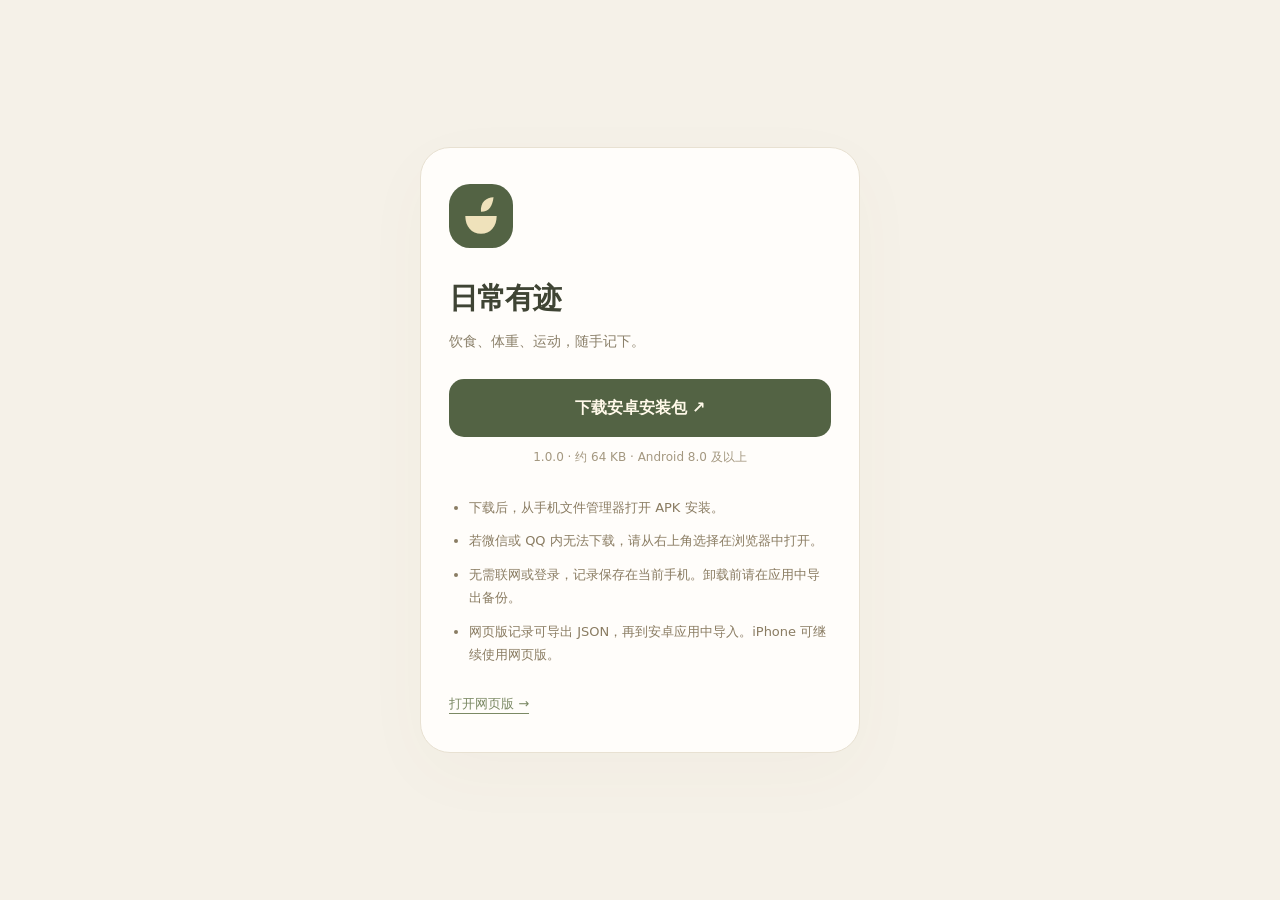
==== downloads/index.html @ 89671382 "Add offline Android app, tactile mobile journal and APK download" ====
<!doctype html>
<html lang="zh-CN"><head><meta charset="utf-8"><meta name="viewport" content="width=device-width,initial-scale=1"><meta name="theme-color" content="#f5f1e8"><title>日常有迹 · 安卓下载</title><style>
*{box-sizing:border-box}body{margin:0;background:#f5f1e8;color:#3f4434;font:16px/1.8 system-ui,-apple-system,"Microsoft YaHei",sans-serif;min-height:100vh;display:grid;place-items:center;padding:28px 20px}main{width:100%;max-width:440px;background:#fffdfa;border:1px solid #e8e1d2;border-radius:30px;padding:36px 28px;box-shadow:0 20px 70px #76634608}.mark{display:grid;place-items:center;background:#536344;color:#efe2bb;width:64px;height:64px;border-radius:21px;margin-bottom:24px}svg{width:46px;height:46px;fill:currentColor}h1{font-size:29px;letter-spacing:-1px;margin:0 0 5px}p{margin:0 0 24px;color:#8b806a;font-size:14px}.download{display:block;padding:15px;text-align:center;background:#536344;color:#fff9e9;border-radius:15px;text-decoration:none;font-weight:600;transition:transform .15s}.download:active{transform:scale(.98)}small{display:block;text-align:center;color:#a49880;font-size:12px;margin:10px 0 27px}ul{padding-left:20px;color:#8a7c62;font-size:13px;margin:0}li+li{margin-top:10px}.web{display:block;color:#7b8964;margin-top:26px;text-underline-offset:5px;font-size:13px}a:focus-visible{outline:3px solid #bdc8a4;outline-offset:4px}
</style></head><body><main><div class="mark" aria-hidden="true"><svg viewBox="0 0 44 44"><path d="M7 22h30c0 10-6 17-15 17S7 32 7 22Z"/><path d="M22 18c-1-9 5-14 12-14-1 8-4 14-12 14Z"/></svg></div><h1>日常有迹</h1><p>饮食、体重、运动，随手记下。</p><a class="download" href="./daily-traces-1.0.0.apk" download>下载安卓安装包 ↗</a><small>1.0.0 · 约 64 KB · Android 8.0 及以上</small><ul><li>下载后，从手机文件管理器打开 APK 安装。</li><li>若微信或 QQ 内无法下载，请从右上角选择在浏览器中打开。</li><li>无需联网或登录，记录保存在当前手机。卸载前请在应用中导出备份。</li><li>网页版记录可导出 JSON，再到安卓应用中导入。iPhone 可继续使用网页版。</li></ul><a class="web" href="../#today">打开网页版 →</a></main></body></html>
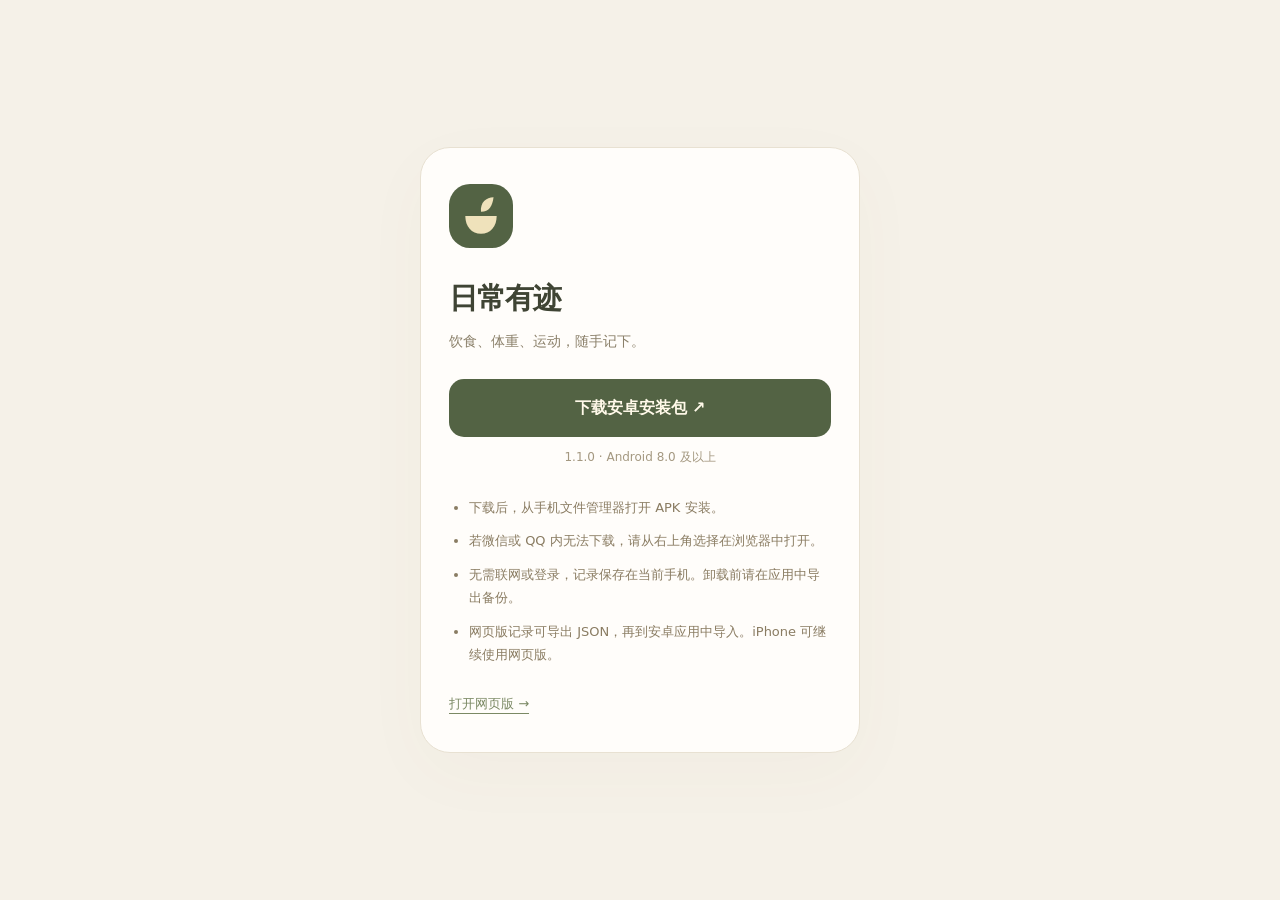
==== commit 49188af6: "Add diet preferences, favorite meals and Android 1.1.0" ====
--- a/downloads/index.html
+++ b/downloads/index.html
@@ -1,4 +1,4 @@
 <!doctype html>
 <html lang="zh-CN"><head><meta charset="utf-8"><meta name="viewport" content="width=device-width,initial-scale=1"><meta name="theme-color" content="#f5f1e8"><title>日常有迹 · 安卓下载</title><style>
 *{box-sizing:border-box}body{margin:0;background:#f5f1e8;color:#3f4434;font:16px/1.8 system-ui,-apple-system,"Microsoft YaHei",sans-serif;min-height:100vh;display:grid;place-items:center;padding:28px 20px}main{width:100%;max-width:440px;background:#fffdfa;border:1px solid #e8e1d2;border-radius:30px;padding:36px 28px;box-shadow:0 20px 70px #76634608}.mark{display:grid;place-items:center;background:#536344;color:#efe2bb;width:64px;height:64px;border-radius:21px;margin-bottom:24px}svg{width:46px;height:46px;fill:currentColor}h1{font-size:29px;letter-spacing:-1px;margin:0 0 5px}p{margin:0 0 24px;color:#8b806a;font-size:14px}.download{display:block;padding:15px;text-align:center;background:#536344;color:#fff9e9;border-radius:15px;text-decoration:none;font-weight:600;transition:transform .15s}.download:active{transform:scale(.98)}small{display:block;text-align:center;color:#a49880;font-size:12px;margin:10px 0 27px}ul{padding-left:20px;color:#8a7c62;font-size:13px;margin:0}li+li{margin-top:10px}.web{display:block;color:#7b8964;margin-top:26px;text-underline-offset:5px;font-size:13px}a:focus-visible{outline:3px solid #bdc8a4;outline-offset:4px}
-</style></head><body><main><div class="mark" aria-hidden="true"><svg viewBox="0 0 44 44"><path d="M7 22h30c0 10-6 17-15 17S7 32 7 22Z"/><path d="M22 18c-1-9 5-14 12-14-1 8-4 14-12 14Z"/></svg></div><h1>日常有迹</h1><p>饮食、体重、运动，随手记下。</p><a class="download" href="./daily-traces-1.0.0.apk" download>下载安卓安装包 ↗</a><small>1.0.0 · 约 64 KB · Android 8.0 及以上</small><ul><li>下载后，从手机文件管理器打开 APK 安装。</li><li>若微信或 QQ 内无法下载，请从右上角选择在浏览器中打开。</li><li>无需联网或登录，记录保存在当前手机。卸载前请在应用中导出备份。</li><li>网页版记录可导出 JSON，再到安卓应用中导入。iPhone 可继续使用网页版。</li></ul><a class="web" href="../#today">打开网页版 →</a></main></body></html>
+</style></head><body><main><div class="mark" aria-hidden="true"><svg viewBox="0 0 44 44"><path d="M7 22h30c0 10-6 17-15 17S7 32 7 22Z"/><path d="M22 18c-1-9 5-14 12-14-1 8-4 14-12 14Z"/></svg></div><h1>日常有迹</h1><p>饮食、体重、运动，随手记下。</p><a class="download" href="./daily-traces-1.1.0.apk" download>下载安卓安装包 ↗</a><small>1.1.0 · Android 8.0 及以上</small><ul><li>下载后，从手机文件管理器打开 APK 安装。</li><li>若微信或 QQ 内无法下载，请从右上角选择在浏览器中打开。</li><li>无需联网或登录，记录保存在当前手机。卸载前请在应用中导出备份。</li><li>网页版记录可导出 JSON，再到安卓应用中导入。iPhone 可继续使用网页版。</li></ul><a class="web" href="../#today">打开网页版 →</a></main></body></html>
